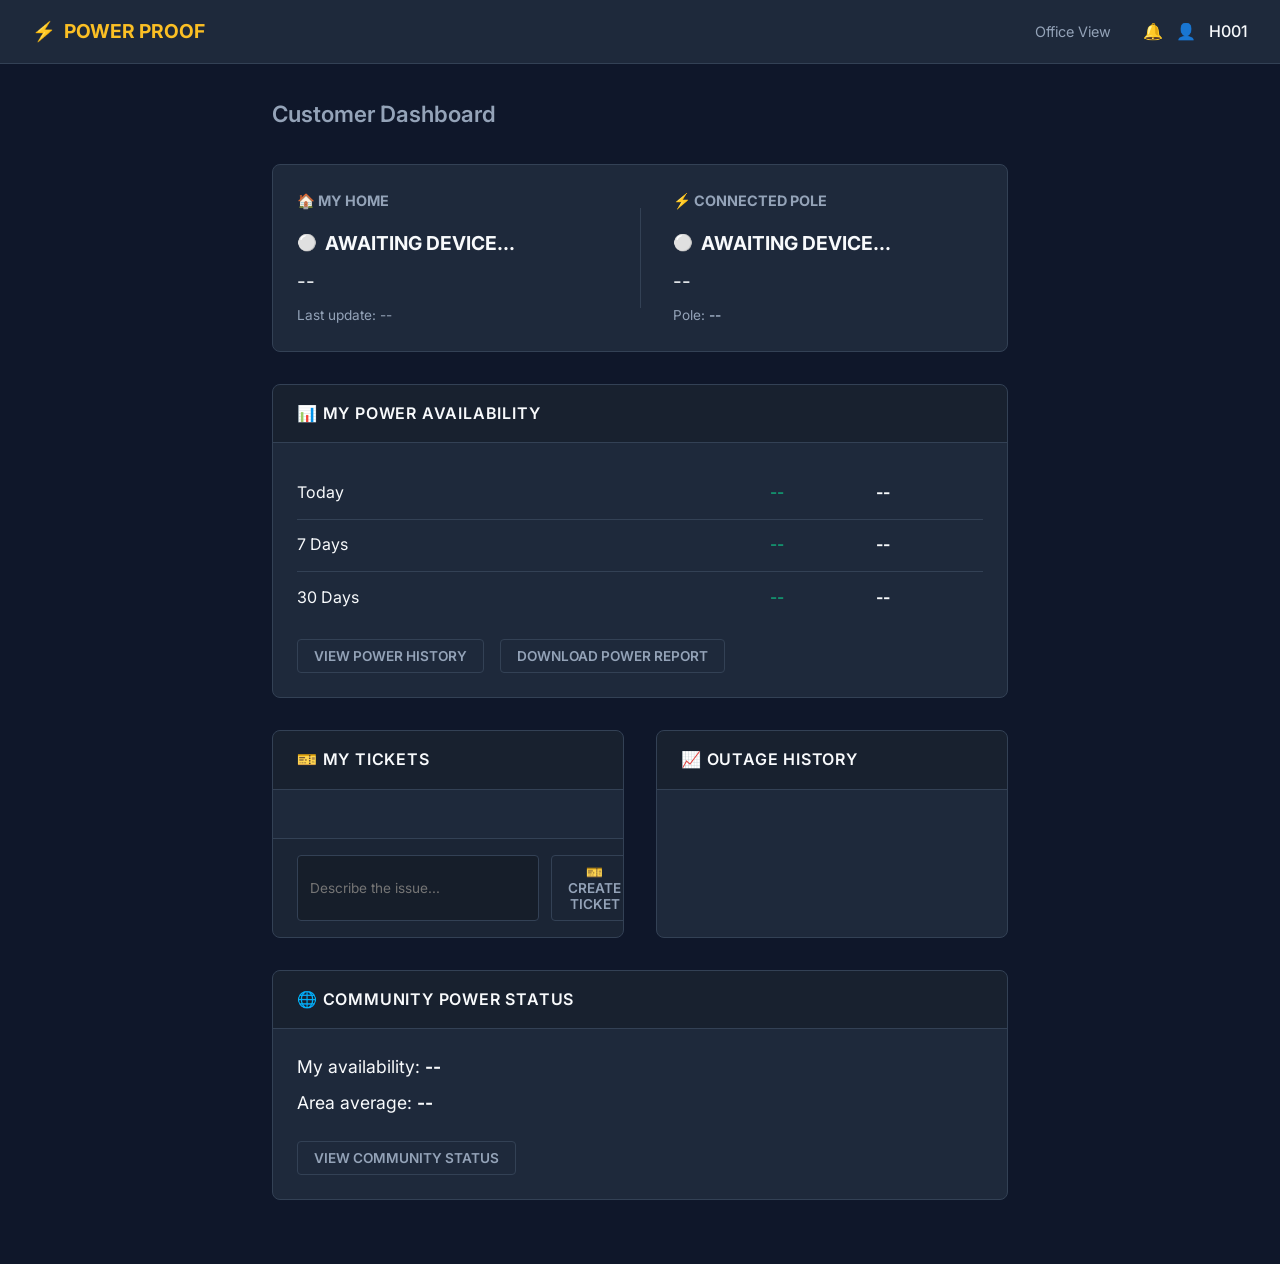
==== static/customer.html @ ce0fd07e "Initial commit: Power Station Control Center IoT platform FastAPI backend with live pole/home power " ====
<!DOCTYPE html>
<html lang="en">
<head>
    <meta charset="UTF-8">
    <meta name="viewport" content="width=device-width, initial-scale=1.0">
    <title>Power Proof - Customer Dashboard</title>
    <link rel="stylesheet" href="/static/css/customer.css">
    <link href="https://fonts.googleapis.com/css2?family=Inter:wght@300;400;500;600;700&display=swap" rel="stylesheet">
</head>
<body>
    <nav class="top-nav">
        <div class="nav-brand">
            <span class="icon">⚡</span>
            <span>POWER PROOF</span>
        </div>
        <div class="nav-links">
            <a href="/" class="link">Office View</a>
            <div class="user-profile">
                <span class="icon">🔔</span>
                <span class="avatar">👤</span>
                <span id="header-home-id">H001</span>
            </div>
        </div>
    </nav>

    <div class="dashboard-container">
        <header class="welcome-header">
            <h1>Customer Dashboard</h1>
        </header>

        <!-- Home vs Pole Comparison -->
        <section class="comparison-section">
            <div class="card compare-card">
                <div class="compare-grid">
                    <div class="compare-col home-col">
                        <h2>🏠 MY HOME</h2>
                        <div class="power-status">
                            <span class="status-icon" id="home-icon">⚪</span>
                            <span class="status-text main-status" id="home-status">AWAITING DEVICE...</span>
                        </div>
                        <p class="voltage"><span id="home-voltage">--</span></p>
                        <p class="last-update">Last update: <span id="home-update">--</span></p>
                    </div>

                    <div class="compare-divider"></div>

                    <div class="compare-col pole-col">
                        <h2>⚡ CONNECTED POLE</h2>
                        <div class="power-status">
                            <span class="status-icon" id="pole-icon">⚪</span>
                            <span class="status-text main-status" id="pole-status">AWAITING DEVICE...</span>
                        </div>
                        <p class="voltage"><span id="pole-voltage">--</span></p>
                        <p class="last-update">Pole: <strong id="pole-id-label">--</strong></p>
                    </div>
                </div>
            </div>
        </section>

        <!-- Dynamic Alert Section -->
        <section class="alert-section" id="alert-section" style="display: none;">
            <div class="alert-box">
                <div class="alert-header">
                    <h2>🚨 <span id="alert-title">LOCAL POWER ISSUE</span></h2>
                </div>
                <div class="alert-body">
                    <div class="outage-status-row">
                        <span>Pole <strong id="alert-pole">P003</strong> <span id="alert-pole-icon">🟢 ON</span></span>
                        <span>Home <strong id="alert-home">H001</strong> <span id="alert-home-icon">🔴 OFF</span></span>
                    </div>

                    <p class="alert-desc">Power interruption detected at <strong id="outage-start-time">13:35</strong></p>
                    
                    <div class="alert-actions" style="text-align: center; margin-top: 1rem;">
                        <button class="btn btn-outline" id="ticket-action-btn">🎫 CREATE TICKET</button>
                    </div>
                </div>
            </div>
        </section>

        <!-- Analytics Section -->
        <section class="analytics-section">
            <div class="card">
                <div class="card-header">
                    <h2>📊 MY POWER AVAILABILITY</h2>
                </div>
                <div class="card-body">
                    <table class="simple-table">
                        <tbody>
                            <tr>
                                <td>Today</td>
                                <td><span class="text-success" id="today-on">--</span></td>
                                <td><strong id="today-pct">--</strong></td>
                            </tr>
                            <tr>
                                <td>7 Days</td>
                                <td><span class="text-success" id="week-on">--</span></td>
                                <td><strong id="week-pct">--</strong></td>
                            </tr>
                            <tr>
                                <td>30 Days</td>
                                <td><span class="text-success" id="month-on">--</span></td>
                                <td><strong id="month-pct">--</strong></td>
                            </tr>
                        </tbody>
                    </table>
                    <div class="card-actions">
                        <button class="btn btn-outline-sm">VIEW POWER HISTORY</button>
                        <button class="btn btn-outline-sm">DOWNLOAD POWER REPORT</button>
                    </div>
                </div>
            </div>
        </section>

        <!-- Tickets & History Layout -->
        <section class="tickets-history-layout">
            <!-- Tickets -->
            <div class="card tickets-card">
                <div class="card-header">
                    <h2>🎫 MY TICKETS</h2>
                </div>
                <div class="card-body" id="tickets-container">
                    <!-- Dynamic Tickets -->
                </div>
                <div class="card-footer report-issue-form">
                    <input type="text" id="issue-description" class="issue-input" placeholder="Describe the issue...">
                    <button class="btn btn-outline-sm" id="report-issue-btn">🎫 CREATE TICKET</button>
                </div>
            </div>

            <!-- Outage History -->
            <div class="card history-card">
                <div class="card-header">
                    <h2>📈 OUTAGE HISTORY</h2>
                </div>
                <div class="card-body">
                    <table class="simple-table" id="outage-history-table">
                        <!-- Dynamic History -->
                    </table>
                </div>
            </div>
        </section>

        <!-- Community Status -->
        <section class="community-section">
            <div class="card">
                <div class="card-header">
                    <h2>🌐 COMMUNITY POWER STATUS</h2>
                </div>
                <div class="card-body">
                    <p class="community-stat">My availability: <strong id="comm-my-avail">--</strong></p>
                    <p class="community-stat">Area average: <strong id="comm-area-avail">--</strong></p>
                    
                    <div class="card-actions" style="margin-top: 1.5rem;">
                        <button class="btn btn-outline-sm">VIEW COMMUNITY STATUS</button>
                    </div>
                </div>
            </div>
        </section>

    </div>

    <script src="/static/js/customer.js"></script>
</body>
</html>
---- static/css/customer.css ----
:root {
    --bg-dark: #0f172a;
    --card-bg: #1e293b;
    --text-main: #f8fafc;
    --text-muted: #94a3b8;
    --accent: #3b82f6;
    --success: #10b981;
    --danger: #ef4444;
    --warning: #f59e0b;
    --border: #334155;
}

* {
    box-sizing: border-box;
    margin: 0;
    padding: 0;
}

body {
    font-family: 'Inter', sans-serif;
    background-color: var(--bg-dark);
    color: var(--text-main);
    line-height: 1.6;
}

.text-success { color: var(--success); }
.text-danger { color: var(--danger); }
.text-warning { color: var(--warning); }
.text-muted { color: var(--text-muted); }

/* Navbar */
.top-nav {
    display: flex;
    justify-content: space-between;
    align-items: center;
    padding: 1rem 2rem;
    background-color: var(--card-bg);
    border-bottom: 1px solid var(--border);
}

.nav-brand {
    font-weight: 700;
    font-size: 1.2rem;
    display: flex;
    align-items: center;
    gap: 0.5rem;
    color: #fbbf24;
}

.nav-links {
    display: flex;
    align-items: center;
    gap: 2rem;
}

.link {
    color: var(--text-muted);
    text-decoration: none;
    font-size: 0.9rem;
}

.link:hover { text-decoration: underline; }

.user-profile {
    display: flex;
    align-items: center;
    gap: 0.8rem;
    font-weight: 500;
}

/* Dashboard Container */
.dashboard-container {
    max-width: 800px;
    margin: 0 auto;
    padding: 2rem;
}

.welcome-header {
    margin-bottom: 2rem;
}

.welcome-header h1 {
    font-size: 1.4rem;
    font-weight: 600;
    color: var(--text-muted);
}

/* Card General */
.card {
    background-color: var(--card-bg);
    border: 1px solid var(--border);
    border-radius: 8px;
    margin-bottom: 2rem;
    overflow: hidden;
}

.card-header {
    padding: 1rem 1.5rem;
    border-bottom: 1px solid var(--border);
    background-color: rgba(0,0,0,0.2);
}

.card-header h2 {
    font-size: 1rem;
    font-weight: 600;
    letter-spacing: 0.05em;
}

.card-body {
    padding: 1.5rem;
}

.card-footer {
    padding: 1rem 1.5rem;
    border-top: 1px solid var(--border);
    background-color: rgba(0,0,0,0.1);
}

/* Buttons */
.btn {
    padding: 0.8rem 1.5rem;
    border-radius: 6px;
    font-weight: 600;
    cursor: pointer;
    border: none;
    font-family: inherit;
    transition: opacity 0.2s;
}

.btn:hover { opacity: 0.9; }

.btn-primary {
    background-color: var(--accent);
    color: white;
}

.btn-outline {
    background-color: transparent;
    border: 1px solid var(--border);
    color: var(--text-main);
}

.btn-outline-sm {
    background-color: transparent;
    border: 1px solid var(--border);
    color: var(--text-muted);
    padding: 0.5rem 1rem;
    border-radius: 4px;
    font-size: 0.85rem;
    cursor: pointer;
}
.btn-outline-sm:hover { color: var(--text-main); border-color: var(--text-main); }

.card-actions {
    display: flex;
    gap: 1rem;
    margin-top: 1rem;
}

/* Comparison Card */
.compare-grid {
    display: flex;
    align-items: center;
    padding: 1.5rem;
}

.compare-col {
    flex: 1;
}

.compare-divider {
    width: 1px;
    height: 100px;
    background-color: var(--border);
    margin: 0 2rem;
}

.compare-col h2 {
    font-size: 0.9rem;
    color: var(--text-muted);
    margin-bottom: 1rem;
}

.power-status {
    display: flex;
    align-items: center;
    gap: 0.5rem;
    margin-bottom: 0.5rem;
}

.main-status {
    font-size: 1.2rem;
    font-weight: 700;
}

.voltage {
    font-size: 1.2rem;
    margin-bottom: 0.5rem;
}

.last-update {
    color: var(--text-muted);
    font-size: 0.85rem;
}

/* Alert Section */
.alert-box {
    background-color: rgba(239, 68, 68, 0.1);
    border: 1px solid var(--danger);
    border-radius: 8px;
    overflow: hidden;
    margin-bottom: 2rem;
}

.alert-header {
    background-color: rgba(239, 68, 68, 0.2);
    padding: 1rem 1.5rem;
    border-bottom: 1px solid rgba(239, 68, 68, 0.2);
}

.alert-header h2 {
    color: #fca5a5;
    font-size: 1rem;
    font-weight: 700;
}

.alert-body {
    padding: 1.5rem;
}

.outage-status-row {
    display: flex;
    justify-content: space-between;
    margin-bottom: 1.5rem;
    font-size: 1.1rem;
}

.alert-desc {
    text-align: center;
    color: var(--text-muted);
}

/* Simple Table */
.simple-table {
    width: 100%;
    border-collapse: collapse;
    margin-bottom: 1rem;
}

.simple-table td {
    padding: 0.8rem 0;
    border-bottom: 1px solid var(--border);
}

.simple-table tr:last-child td {
    border-bottom: none;
}

/* Tickets & History Layout */
.tickets-history-layout {
    display: grid;
    grid-template-columns: 1fr 1fr;
    gap: 2rem;
}

.ticket-item {
    display: flex;
    justify-content: space-between;
    padding: 0.8rem 0;
    border-bottom: 1px solid var(--border);
}
.ticket-item:last-child {
    border-bottom: none;
}

.report-issue-form {
    display: flex;
    gap: 0.75rem;
}

.issue-input {
    flex: 1;
    background-color: rgba(0,0,0,0.2);
    border: 1px solid var(--border);
    border-radius: 4px;
    color: var(--text-main);
    padding: 0.5rem 0.75rem;
    font-family: inherit;
    font-size: 0.85rem;
    outline: none;
}

.issue-input:focus {
    border-color: var(--accent);
}

/* Community Stats */
.community-stat {
    font-size: 1.1rem;
    margin-bottom: 0.5rem;
}
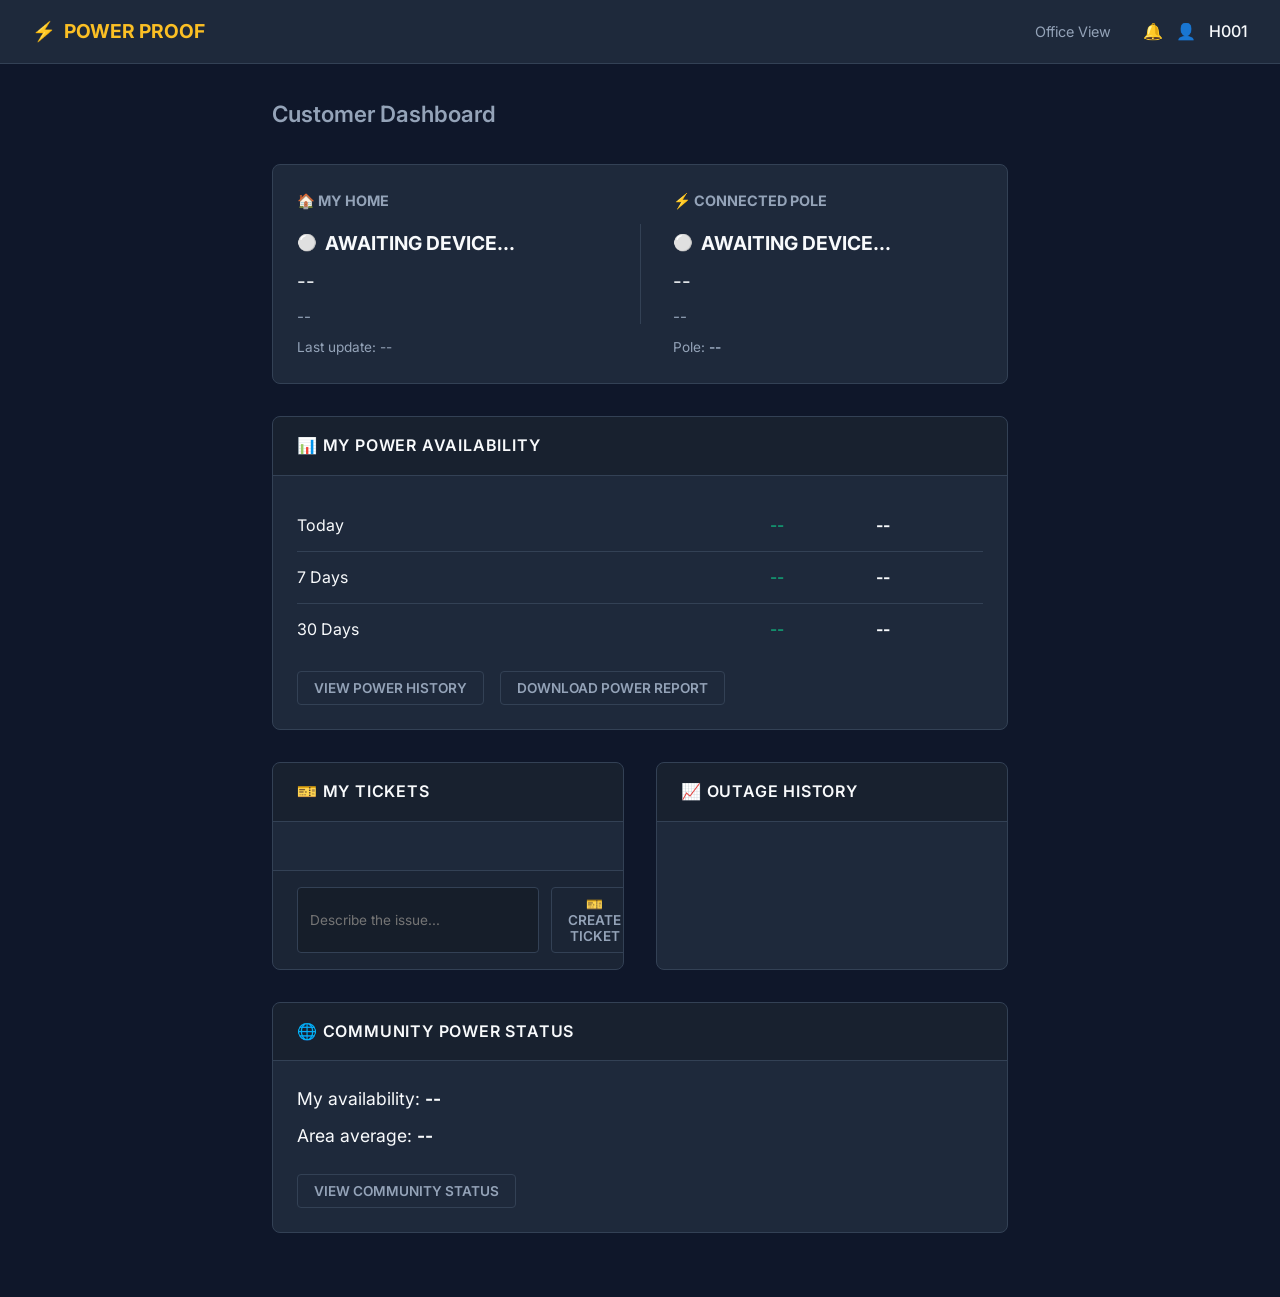
==== commit c0b403a6: "Add current sensing to customer dashboard, update voltage divider ratio, and strip comments - Store " ====
--- a/static/customer.html
+++ b/static/customer.html
@@ -28,7 +28,6 @@
             <h1>Customer Dashboard</h1>
         </header>
 
-        <!-- Home vs Pole Comparison -->
         <section class="comparison-section">
             <div class="card compare-card">
                 <div class="compare-grid">
@@ -39,6 +38,7 @@
                             <span class="status-text main-status" id="home-status">AWAITING DEVICE...</span>
                         </div>
                         <p class="voltage"><span id="home-voltage">--</span></p>
+                        <p class="current"><span id="home-current">--</span></p>
                         <p class="last-update">Last update: <span id="home-update">--</span></p>
                     </div>
 
@@ -51,13 +51,13 @@
                             <span class="status-text main-status" id="pole-status">AWAITING DEVICE...</span>
                         </div>
                         <p class="voltage"><span id="pole-voltage">--</span></p>
+                        <p class="current"><span id="pole-current">--</span></p>
                         <p class="last-update">Pole: <strong id="pole-id-label">--</strong></p>
                     </div>
                 </div>
             </div>
         </section>
 
-        <!-- Dynamic Alert Section -->
         <section class="alert-section" id="alert-section" style="display: none;">
             <div class="alert-box">
                 <div class="alert-header">
@@ -78,7 +78,6 @@
             </div>
         </section>
 
-        <!-- Analytics Section -->
         <section class="analytics-section">
             <div class="card">
                 <div class="card-header">
@@ -112,15 +111,12 @@
             </div>
         </section>
 
-        <!-- Tickets & History Layout -->
         <section class="tickets-history-layout">
-            <!-- Tickets -->
             <div class="card tickets-card">
                 <div class="card-header">
                     <h2>🎫 MY TICKETS</h2>
                 </div>
                 <div class="card-body" id="tickets-container">
-                    <!-- Dynamic Tickets -->
                 </div>
                 <div class="card-footer report-issue-form">
                     <input type="text" id="issue-description" class="issue-input" placeholder="Describe the issue...">
@@ -128,20 +124,17 @@
                 </div>
             </div>
 
-            <!-- Outage History -->
             <div class="card history-card">
                 <div class="card-header">
                     <h2>📈 OUTAGE HISTORY</h2>
                 </div>
                 <div class="card-body">
                     <table class="simple-table" id="outage-history-table">
-                        <!-- Dynamic History -->
                     </table>
                 </div>
             </div>
         </section>
 
-        <!-- Community Status -->
         <section class="community-section">
             <div class="card">
                 <div class="card-header">
--- a/static/css/customer.css
+++ b/static/css/customer.css
@@ -28,7 +28,6 @@
 .text-warning { color: var(--warning); }
 .text-muted { color: var(--text-muted); }
 
-/* Navbar */
 .top-nav {
     display: flex;
     justify-content: space-between;
@@ -68,7 +67,6 @@
     font-weight: 500;
 }
 
-/* Dashboard Container */
 .dashboard-container {
     max-width: 800px;
     margin: 0 auto;
@@ -85,7 +83,6 @@
     color: var(--text-muted);
 }
 
-/* Card General */
 .card {
     background-color: var(--card-bg);
     border: 1px solid var(--border);
@@ -116,7 +113,6 @@
     background-color: rgba(0,0,0,0.1);
 }
 
-/* Buttons */
 .btn {
     padding: 0.8rem 1.5rem;
     border-radius: 6px;
@@ -157,7 +153,6 @@
     margin-top: 1rem;
 }
 
-/* Comparison Card */
 .compare-grid {
     display: flex;
     align-items: center;
@@ -198,12 +193,17 @@
     margin-bottom: 0.5rem;
 }
 
+.current {
+    font-size: 0.95rem;
+    color: var(--text-muted);
+    margin-bottom: 0.5rem;
+}
+
 .last-update {
     color: var(--text-muted);
     font-size: 0.85rem;
 }
 
-/* Alert Section */
 .alert-box {
     background-color: rgba(239, 68, 68, 0.1);
     border: 1px solid var(--danger);
@@ -240,7 +240,6 @@
     color: var(--text-muted);
 }
 
-/* Simple Table */
 .simple-table {
     width: 100%;
     border-collapse: collapse;
@@ -256,7 +255,6 @@
     border-bottom: none;
 }
 
-/* Tickets & History Layout */
 .tickets-history-layout {
     display: grid;
     grid-template-columns: 1fr 1fr;
@@ -294,7 +292,6 @@
     border-color: var(--accent);
 }
 
-/* Community Stats */
 .community-stat {
     font-size: 1.1rem;
     margin-bottom: 0.5rem;
